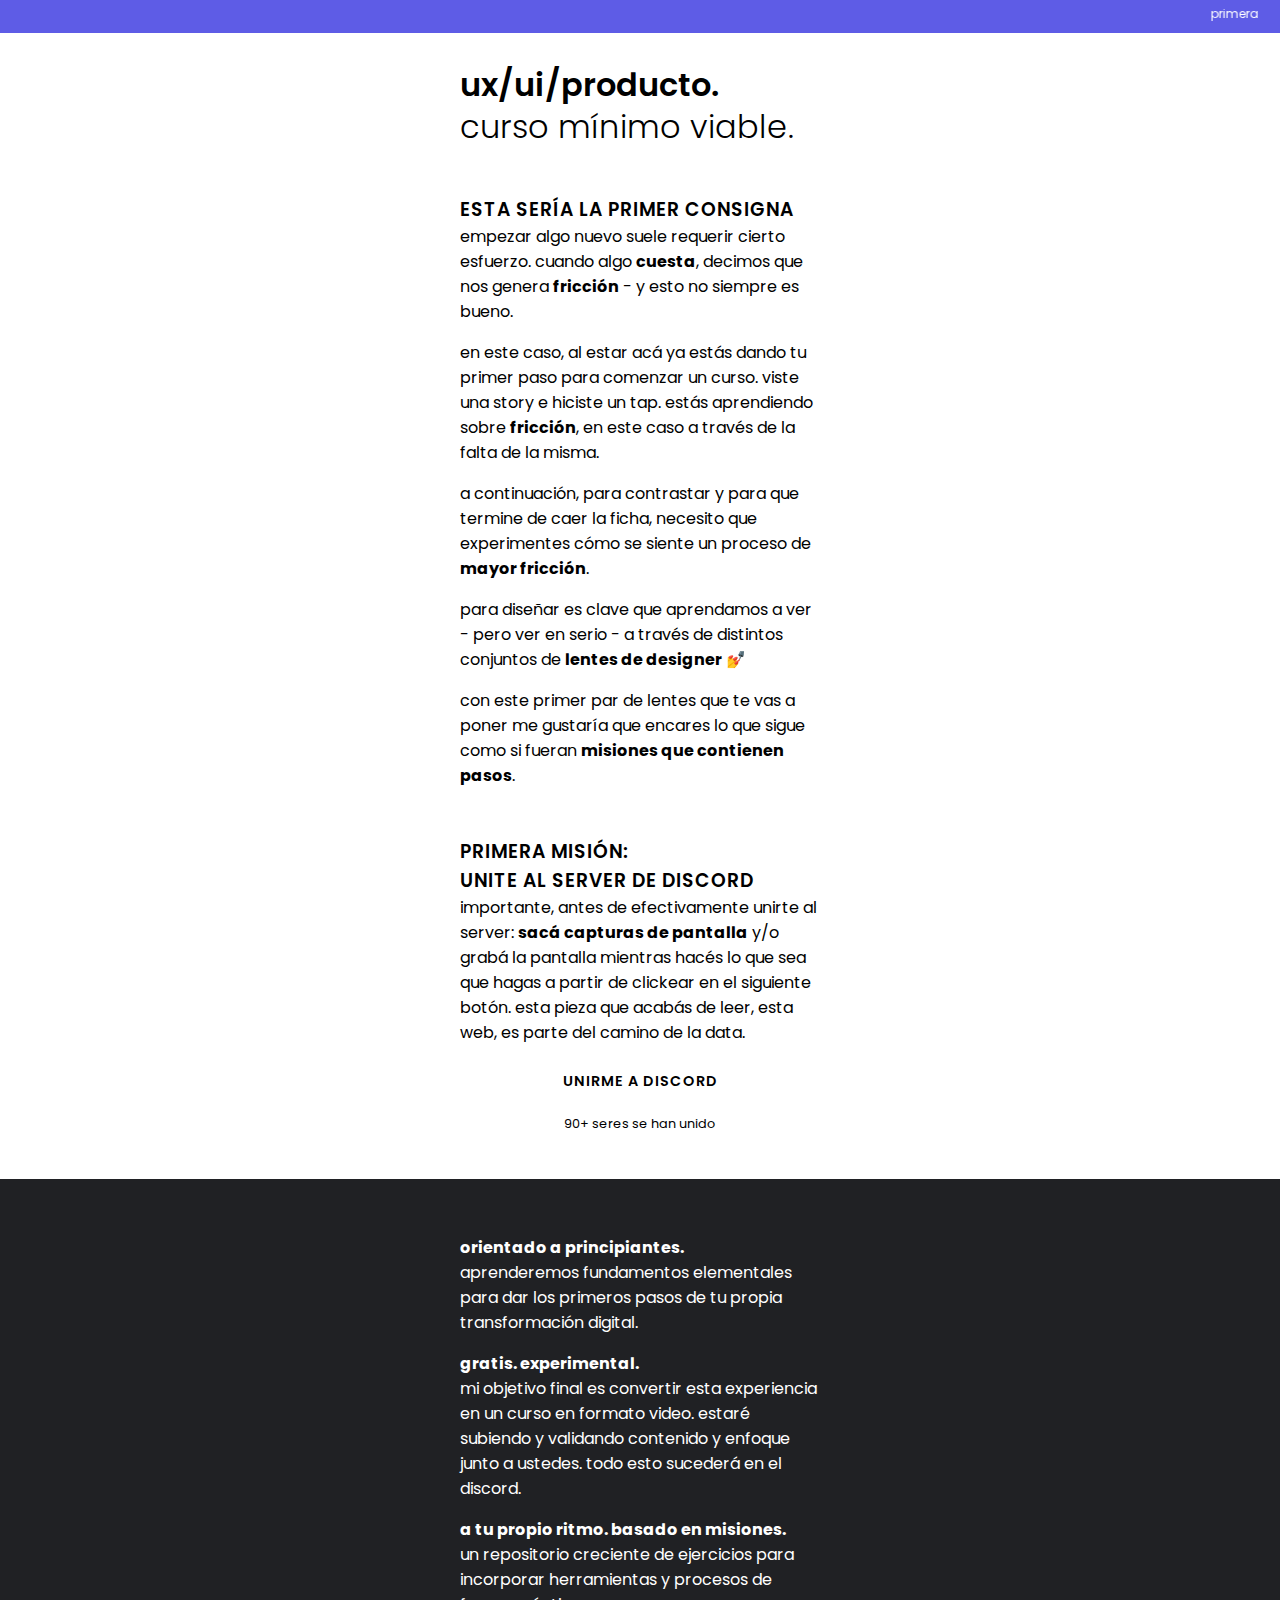
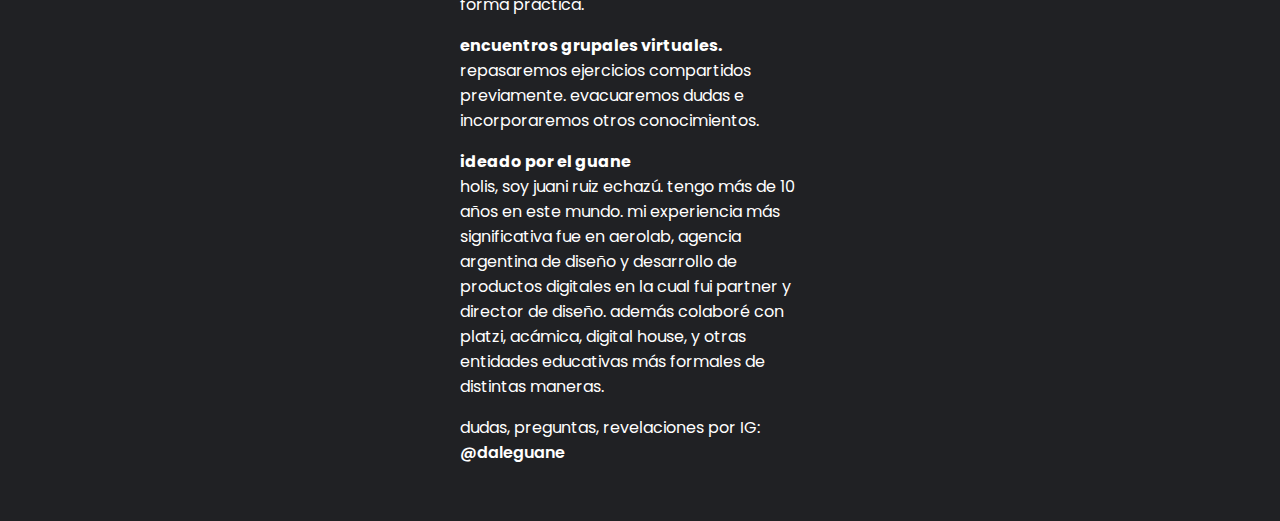
==== curso/index.html @ 37b7142a "curso" ====
<!DOCTYPE html>
<html lang="en">
<head>
  <meta charset="UTF-8">
  <!-- Global site tag (gtag.js) - Google Analytics -->
  <script async src="https://www.googletagmanager.com/gtag/js?id=UA-167257848-1"></script>
  <script>
    window.dataLayer = window.dataLayer || [];
    function gtag(){dataLayer.push(arguments);}
    gtag('js', new Date());

    gtag('config', 'UA-167257848-1');
  </script>
  <!-- Google Tag Manager -->
<script>(function(w,d,s,l,i){w[l]=w[l]||[];w[l].push({'gtm.start':
new Date().getTime(),event:'gtm.js'});var f=d.getElementsByTagName(s)[0],
j=d.createElement(s),dl=l!='dataLayer'?'&l='+l:'';j.async=true;j.src=
'https://www.googletagmanager.com/gtm.js?id='+i+dl;f.parentNode.insertBefore(j,f);
})(window,document,'script','dataLayer','GTM-WB2TJGL');</script>
<!-- End Google Tag Manager -->
  <meta name="viewport" content="width=device-width, initial-scale=1.0, maximum-scale=1, user-scalable=0"/>
  <meta http-equiv="X-UA-Compatible" content="ie=edge">
  <link rel="preconnect" href="https://fonts.gstatic.com">
  <link href="https://fonts.googleapis.com/css2?family=Poppins:ital,wght@0,300;0,400;0,600;1,300&display=swap" rel="stylesheet">

  <meta name="description" content="conectando seres">

  <meta property="og:title" content="comunal - hay otra manera">
  <meta property="og:description" content="conectando seres">
  <meta property="og:image" content="http://comunal.ar/meta-social.jpg">
  <meta property="og:url" content="http://comunal.ar">
  <!--meta name="twitter:card" content="summary_large_image"-->

  <meta property="og:site_name" content="comunal">
  <meta name="twitter:image:alt" content="conectando seres">
  <title>comunal</title>

  <link rel="stylesheet" href="static/styles.css">
  <!-- Facebook Pixel Code -->
<script>
  !function(f,b,e,v,n,t,s)
  {if(f.fbq)return;n=f.fbq=function(){n.callMethod?
  n.callMethod.apply(n,arguments):n.queue.push(arguments)};
  if(!f._fbq)f._fbq=n;n.push=n;n.loaded=!0;n.version='2.0';
  n.queue=[];t=b.createElement(e);t.async=!0;
  t.src=v;s=b.getElementsByTagName(e)[0];
  s.parentNode.insertBefore(t,s)}(window, document,'script',
  'https://connect.facebook.net/en_US/fbevents.js');
  fbq('init', '450697342908556');
  fbq('track', 'PageView');
  fbq('trackCustom', 'ShareDiscount');
</script>
<noscript><img height="1" width="1" style="display:none"
  src="https://www.facebook.com/tr?id=450697342908556&ev=PageView&noscript=1"
/></noscript>
<!-- End Facebook Pixel Code -->
</head>
<body>
<!-- Google Tag Manager (noscript) -->
<noscript><iframe src="https://www.googletagmanager.com/ns.html?id=GTM-T26VBC6"
height="0" width="0" style="display:none;visibility:hidden"></iframe></noscript>
<!-- End Google Tag Manager (noscript) -->

<div class="notice">
  <div class="container">
    <marquee>primera clase en vivo: hoy 19hs, horario argentina (gmt-3). se transmite por discord - unite más abajo. </marquee>
  </div>
</div>

<div class="wrap">
  <div class="container">
    <h1 id="page-title"><span>ux/ui/producto.</span> curso mínimo viable.</h1>
  </div>

  <div class="card white">
    <div class="block">
      <h3>esta sería la primer consigna</h3>
      <p>empezar algo nuevo suele requerir cierto esfuerzo. cuando algo <strong>cuesta</strong>, decimos que nos genera <strong>fricción</strong> - y esto no siempre es bueno.</p>
      <p>en este caso, al estar acá ya estás dando tu primer paso para comenzar un curso. viste una story e hiciste un tap. estás aprendiendo sobre <strong>fricción</strong>, en este caso a través de la falta de la misma.</p>
      <p>a continuación, para contrastar y para que termine de caer la ficha, necesito que experimentes cómo se siente un proceso de <strong>mayor fricción</strong>.</p>
      <p>para diseñar es clave que aprendamos a ver - pero ver en serio - a través de distintos conjuntos de <strong>lentes de designer</strong> 💅</p>
      <p>con este primer par de lentes que te vas a poner me gustaría que encares lo que sigue como si fueran <strong>misiones que contienen pasos</strong>.</p>
    </div>
    
    <div class="block">
      <h3>primera misión:<br>unite al server de discord</h3>
      <p>importante, antes de efectivamente unirte al server: <strong>sacá capturas de pantalla</strong> y/o grabá la pantalla mientras hacés lo que sea que hagas a partir de clickear en el siguiente botón. esta pieza que acabás de leer, esta web, es parte del camino de la data.</p>
      <a href="https://discord.gg/GzWMNKcA" target="_blank" class="outbound btn-primary" id="Join_discord">unirme a discord</a>
      <a class="small">90+ seres se han unido</a>
    </div>
  </div>
</div>

<div class="wrap black">
  <div class="container">
    <p><strong>orientado a principiantes.</strong><br> aprenderemos fundamentos elementales para dar los primeros pasos de tu propia transformación digital.</p>

    <p><strong>gratis. experimental.</strong><br> mi objetivo final es convertir esta experiencia en un curso en formato video. estaré subiendo y validando contenido y enfoque junto a ustedes. todo esto sucederá en el discord.</p>

    <p><strong>a tu propio ritmo. basado en misiones.</strong><br> un repositorio creciente de ejercicios para incorporar herramientas y procesos de forma práctica. </p>

    <p><strong>encuentros grupales virtuales.</strong> <br>repasaremos ejercicios compartidos previamente. evacuaremos dudas e incorporaremos otros conocimientos.</p>

    <p><strong>ideado por el guane</strong><br> holis, soy juani ruiz echazú. tengo más de 10 años en este mundo. mi experiencia más significativa fue en aerolab, agencia argentina de diseño y desarrollo de productos digitales en la cual fui partner y director de diseño. además colaboré con platzi, acámica, digital house, y otras entidades educativas más formales de distintas maneras.</p>

    <p>dudas, preguntas, revelaciones por IG: <br> <a href="http://instagram.com/daleguane" class="outbound" id="IG_link" target='_blank'>@daleguane</a></strong></p>
  </div>


</div>

<script type="text/javascript">
function togglePanel(e) {
  var element = document.getElementById("panel");
  var song = e.getAttribute("data-track");
  // alert(song);
  element.classList.toggle("visible");
  element.classList.toggle(song);
}
function closePanel() {
  document.getElementById("panel").removeAttribute('class');
}
document.onkeydown = function(evt) {
    evt = evt || window.event;
    if (evt.keyCode == 27) {
        document.getElementById("panel").removeAttribute('class');
    }
};
</script>

</body>
</html>
---- curso/static/styles.css ----
html, body {
  font-family: 'Poppins', sans-serif;
  margin: 0;
  background: #fff;
  color: #000;
  font-size: 16px;
}

.notice {
  background: #5E5CE6;
  color: #fff;
  text-align: center;
  position: fixed;
  top: 0;
  left: 0;
  width: 100%;
  font-size: 12px;
  padding: 5px 0;
  z-index: 9999;
}

.wrap {
  margin: 0 auto;
  width: 100%;
  max-width: 400px;
}
.wrap.black {
  background: #202124;
  color: #fff;
  max-width: 100%;
  margin-top: 40px;
}
.wrap.black .container {
  max-width: 360px;
  margin: 0 auto;
  padding: 40px 20px;
}
.wrap.black a {
  color: #fff;
}

#page-title {
  font-weight: 300;
  line-height: 1.3em;
  margin-top: 2em;
}

#page-title span {
  display: block;
  font-weight: 600;
}

.container {
  padding: 0 20px;
}

.card {
  border-radius: 10px;
  border: 1px solid #fff;
  margin: 2em 0;
}
.card.white {
  border: none;
  background: #fff;
  color: #000;
  margin-bottom: 0;
}
.card .block {
  padding: 16px 20px;
  position: relative;
}
.card .block:not(:first-child) {
  border-top: 1px solid #fff;
}
.card .block:last-child {
  padding-bottom: 0;
}

.card h3 {
  margin: 0;
  text-transform: uppercase;
  font-weight: 600;
  letter-spacing: 1px;
  padding: 0;
}
.card h3 span {
  font-size: .75em;
  position: relative;
  top: -5px;
}
.card.new h3:after {
  content: "nuevo";
  display: inline;
  background: #ff0000;
  font-size: .5em;
  padding: 1px 5px;
  border-radius: 3px;
  position: relative;
  top: -7px;
  margin-left: 5px;
}
.card.white.new h3:after {
  color: #fff;
}
.card h4 {
  margin: 0;
  font-weight: 600;
}
span.hidden {
  display: none;
}
.logo-cc0 {
  position: absolute;
  top: 0;
  right: 0;
}
.logo-cc0 img {
  width: 64px;
}
.card p {
  padding-top: 0;
  margin-top: 0;
}
a {
  color: #000;
  text-decoration: none;
  font-weight: 600;
}
a.small {
  color: #fff;
  display: block;
  padding: 5px 0;
  font-weight: 400;
  line-height: 1.5em;
  text-decoration: none;
  font-size: .8em;
  text-align: center;
  cursor: pointer;
  text-decoration: none !important;
}
a:hover {
  text-decoration: underline;
}
.white a.small {
  color: #000;
}

.btn-primary {
  background: #fff;
  color: #000;
  text-decoration: none;
  display: block;
  border-radius: 3px;
  padding: 10px 20px;
  text-align: center;
  text-transform: uppercase;
  font-weight: 600;
  font-size: .9em;
  letter-spacing: 1px;
  margin-bottom: .5em;
}
.btn-primary.btn-spotify {
  background: #1db954;
  color: #fff;
}

.btn-primary.btn-youtube {
  background: #5E5CE6;
  color: #fff;
}

.btn-secondary {
  background: #000;
  color: #fff;
  border: 2px solid #fff;
  box-sizing: border-box;
  text-decoration: none;
  display: block;
  border-radius: 3px;
  padding: 10px 20px;
  text-align: center;
  text-transform: uppercase;
  font-weight: 600;
  font-size: .9em;
  letter-spacing: 1px;
  margin-bottom: .5em;
}
.btn-secondary.btn-spotify {
  background: #000;
  color: #fff;
  border-color: #1db954;
}
.btn-secondary.btn-youtube {
  background: #000;
  color: #fff;
  border-color: #ff0000;
}
.card.white .btn-secondary {
  border-color: #5E5CE6;
  background: #fff;
  color: #5E5CE6;
}
.card.white .btn-secondary.not {
  border-color: #858E8F;
  background: #fff;
  color: #858E8F;
}

#panel {
  position: fixed;
  top: 0;
  left: 0;
  right: 0;
  bottom: 0;
  display: none;
}

#panel.visible {
  display: block;
}

#panel .bg {
  position: absolute;
  top: 0;
  left: 0;
  right: 0;
  bottom: 0;
  background: rgba(0,0,0,.6);
}

#panel .container {
  width: 100%;
  max-width: 420px;
  padding: 0;
  background: #fff;
  color: #000;
  border-radius: 10px;
  text-align: center;
  position: absolute;
  top: 50%;
  left: 50%;
  transform: translateX(-50%) translateY(-50%);
  box-shadow: 0px 0px 10px #000;
  display: none;
}
#panel.visible.track-01 .container.track-01,
#panel.visible.track-02 .container.track-02,
#panel.visible.track-03 .container.track-03 {
  display: block;
}
#panel h2 {
  font-weight: 400;
  font-size: 1em;
}
#panel ul {
  padding: 0;
  border-top: 1px solid #000;
  margin-bottom: 0;
}
#panel ul li {
  list-style: none;
  padding: 0;
  border-bottom: 1px solid #000;
}
#panel a {
  color: #000;
  display: block;
  padding: 12px 0;
}
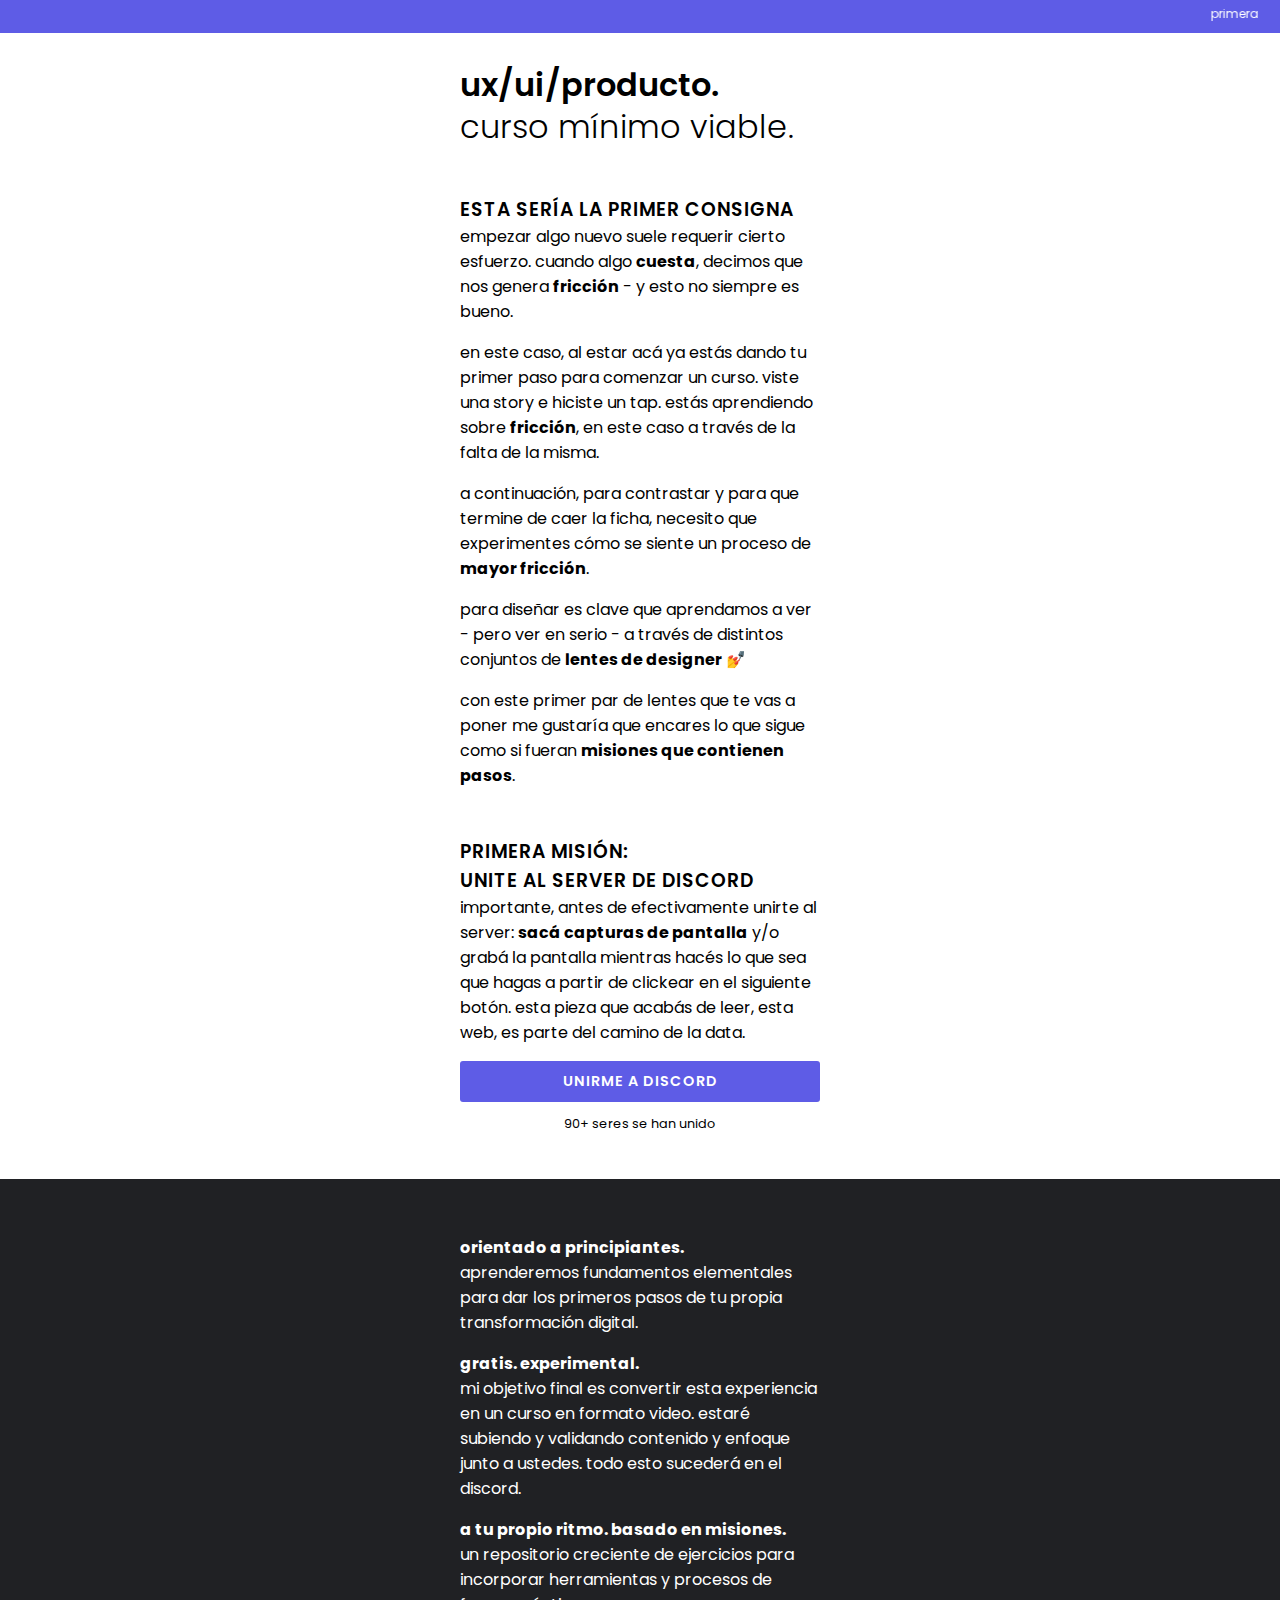
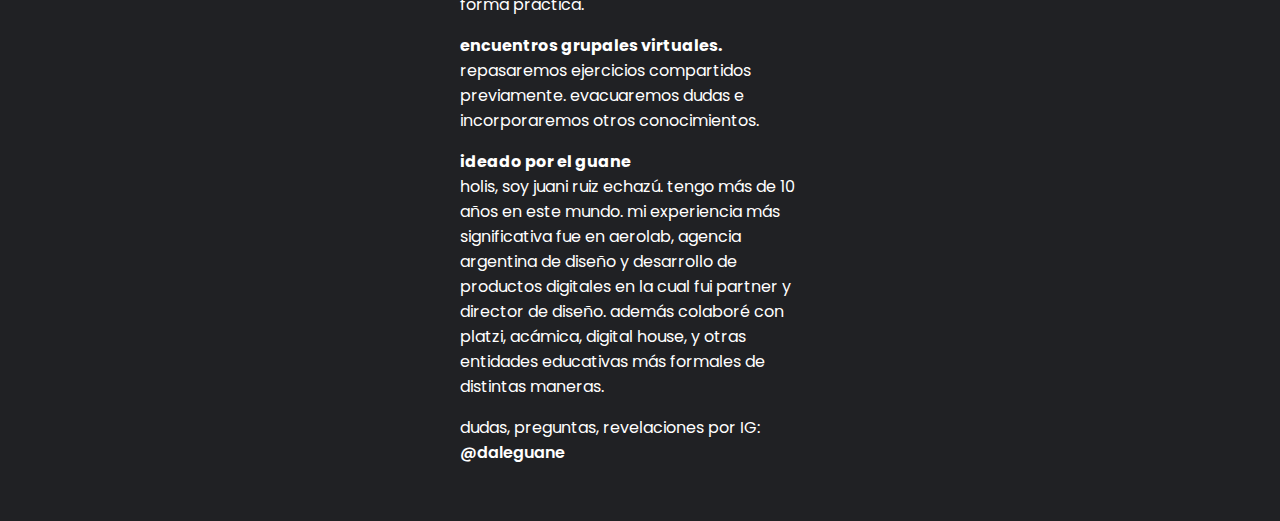
==== commit 3bb22593: "meta" ====
--- a/curso/index.html
+++ b/curso/index.html
@@ -25,15 +25,15 @@
 
   <meta name="description" content="conectando seres">
 
-  <meta property="og:title" content="comunal - hay otra manera">
-  <meta property="og:description" content="conectando seres">
-  <meta property="og:image" content="http://comunal.ar/meta-social.jpg">
-  <meta property="og:url" content="http://comunal.ar">
+  <meta property="og:title" content="curso mínimo viable de ux/ui/producto">
+  <meta property="og:description" content="orientado a principiantes">
+  <meta property="og:image" content="http://guane.co/meta-social.jpg">
+  <meta property="og:url" content="http://guane.co">
   <!--meta name="twitter:card" content="summary_large_image"-->
 
-  <meta property="og:site_name" content="comunal">
-  <meta name="twitter:image:alt" content="conectando seres">
-  <title>comunal</title>
+  <meta property="og:site_name" content="curso mínimo viable de ux/ui/producto">
+  <meta name="twitter:image:alt" content="orientado a principiantes">
+  <title>curso mínimo viable</title>
 
   <link rel="stylesheet" href="static/styles.css">
   <!-- Facebook Pixel Code -->
--- a/curso/static/styles.css
+++ b/curso/static/styles.css
@@ -164,7 +164,7 @@
   color: #fff;
 }
 
-.btn-primary.btn-youtube {
+.btn-primary {
   background: #5E5CE6;
   color: #fff;
 }
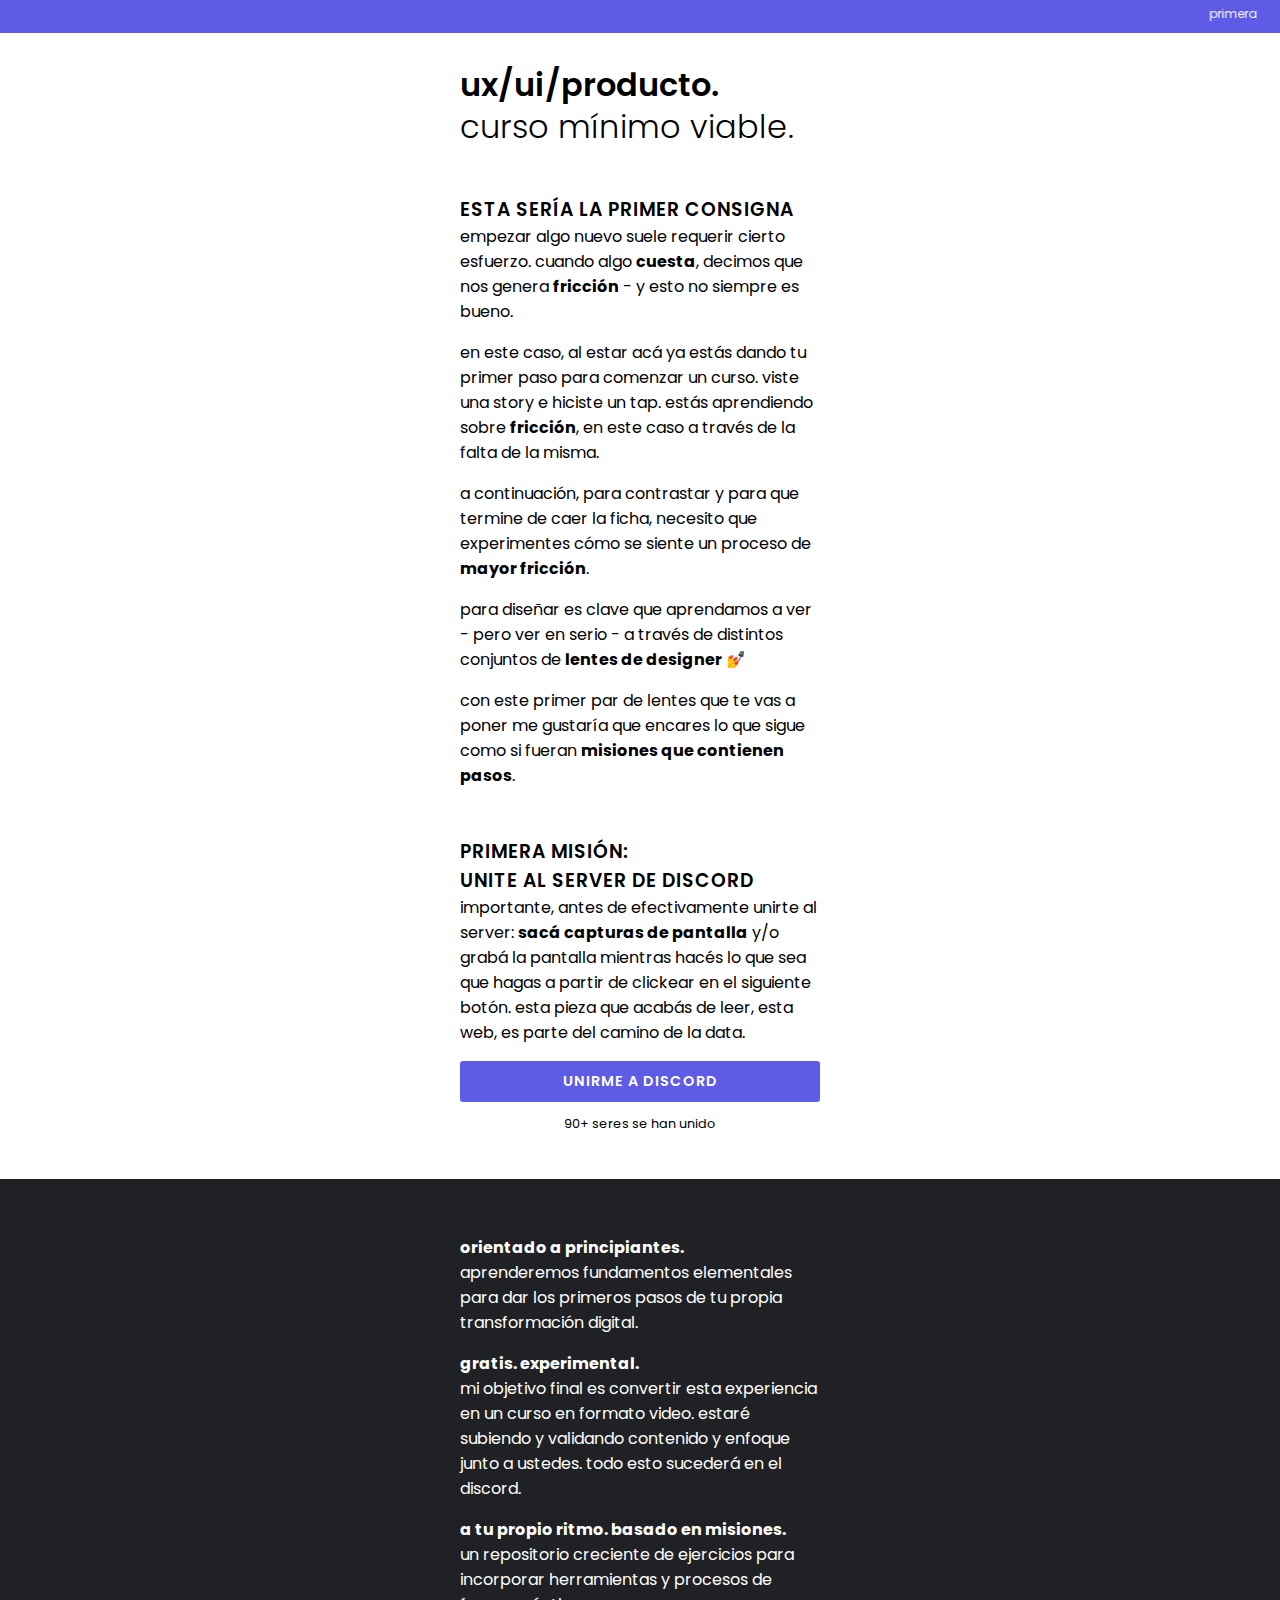
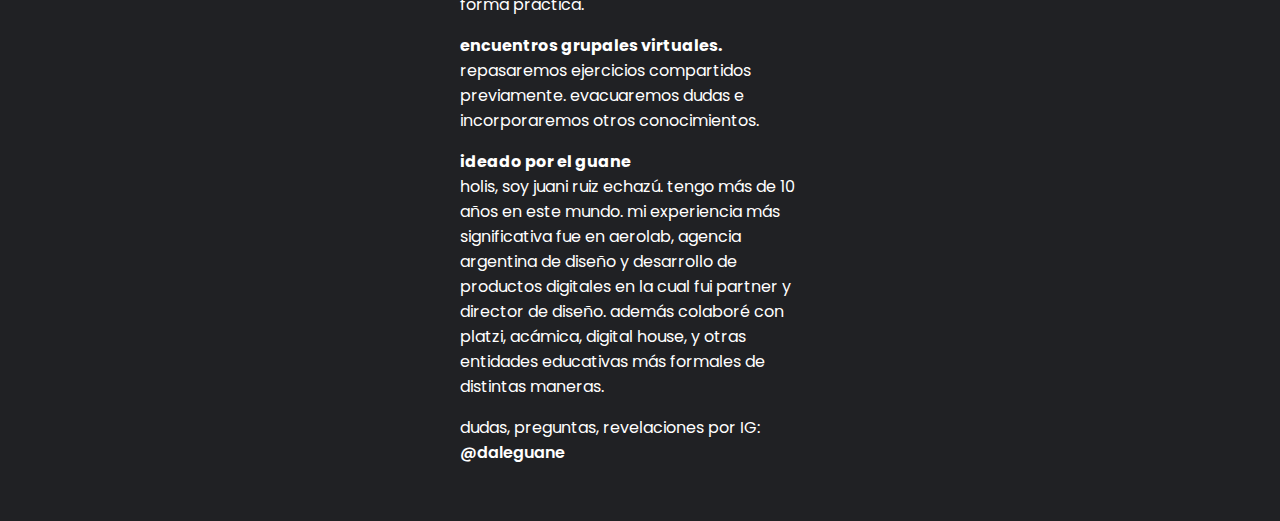
==== commit 490eb1d7: "styles" ====
--- a/curso/index.html
+++ b/curso/index.html
@@ -85,7 +85,7 @@
     <div class="block">
       <h3>primera misión:<br>unite al server de discord</h3>
       <p>importante, antes de efectivamente unirte al server: <strong>sacá capturas de pantalla</strong> y/o grabá la pantalla mientras hacés lo que sea que hagas a partir de clickear en el siguiente botón. esta pieza que acabás de leer, esta web, es parte del camino de la data.</p>
-      <a href="https://discord.gg/GzWMNKcA" target="_blank" class="outbound btn-primary" id="Join_discord">unirme a discord</a>
+      <a href="https://discord.gg/GzWMNKcA" target="_blank" class="outbound btn-primary btn-youtube" id="Join_discord">unirme a discord</a>
       <a class="small">90+ seres se han unido</a>
     </div>
   </div>
--- a/curso/static/styles.css
+++ b/curso/static/styles.css
@@ -164,7 +164,7 @@
   color: #fff;
 }
 
-.btn-primary {
+.btn-primary.btn-youtube {
   background: #5E5CE6;
   color: #fff;
 }
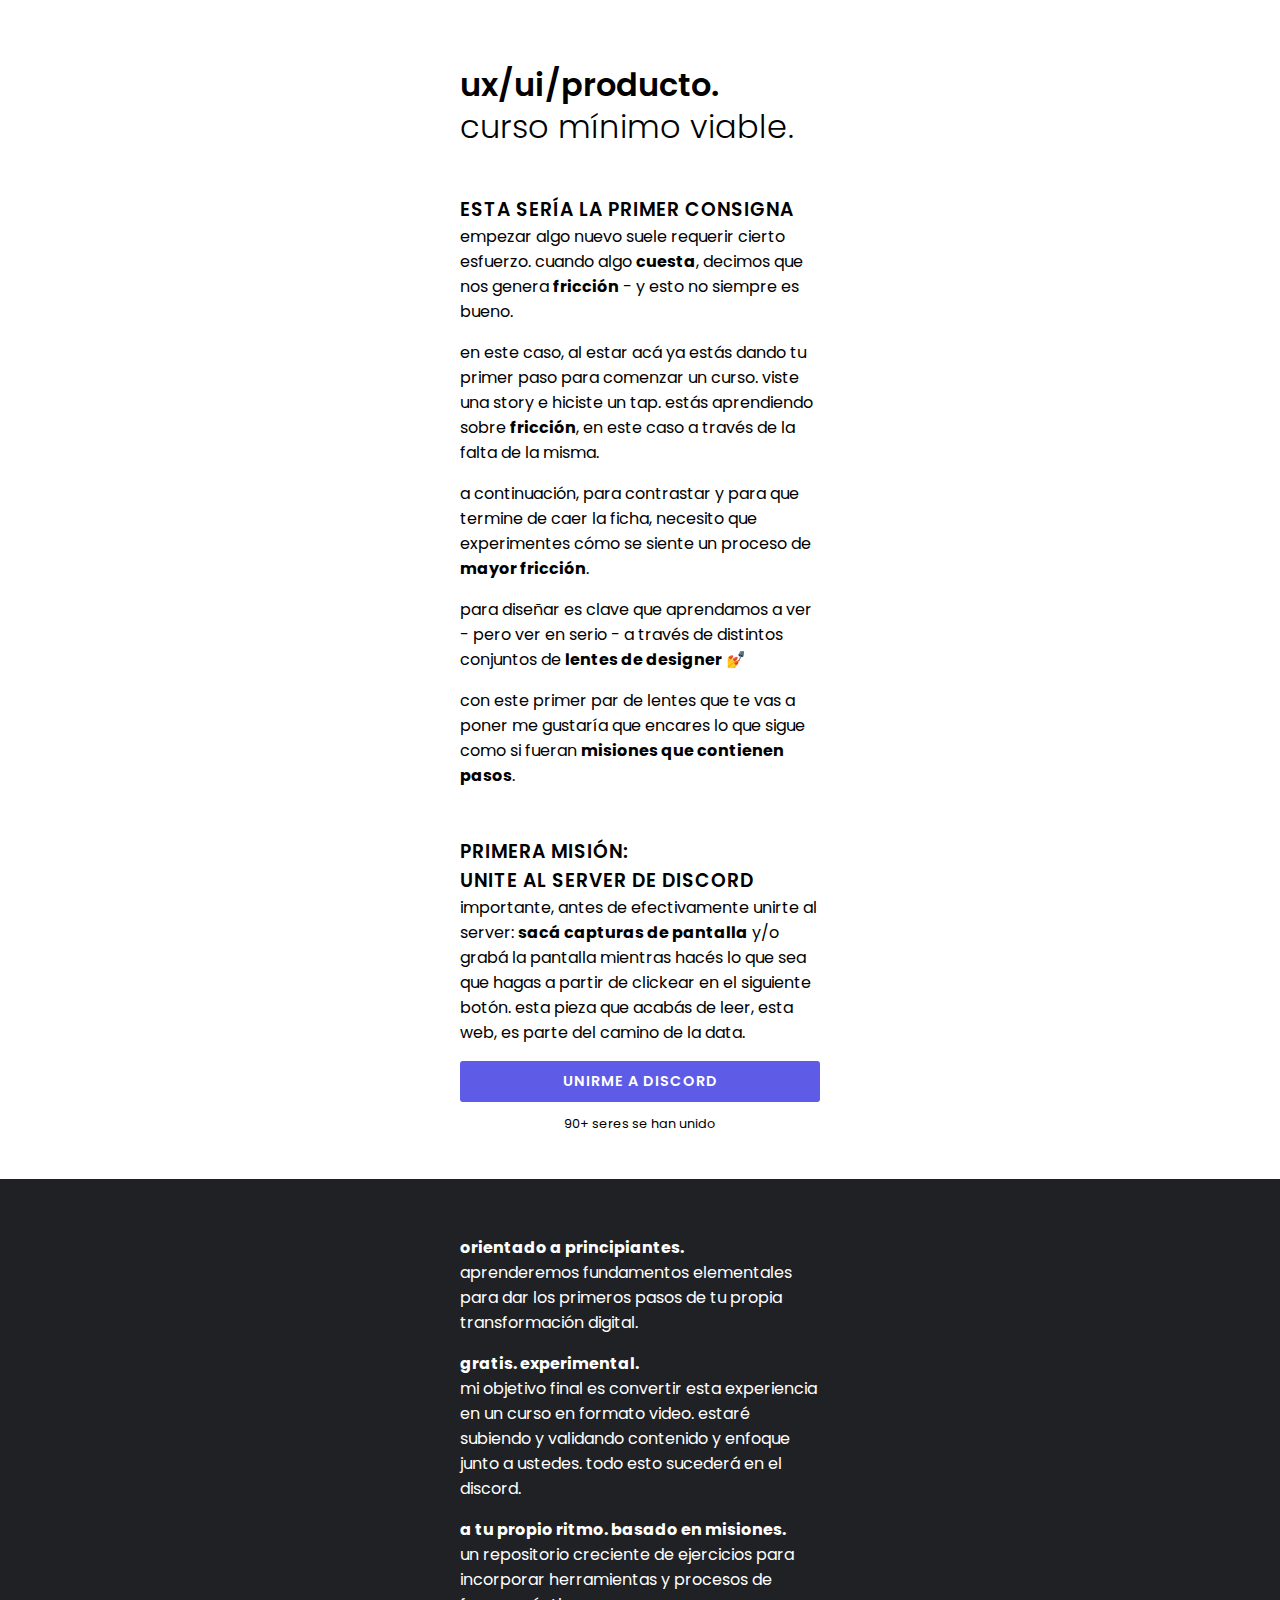
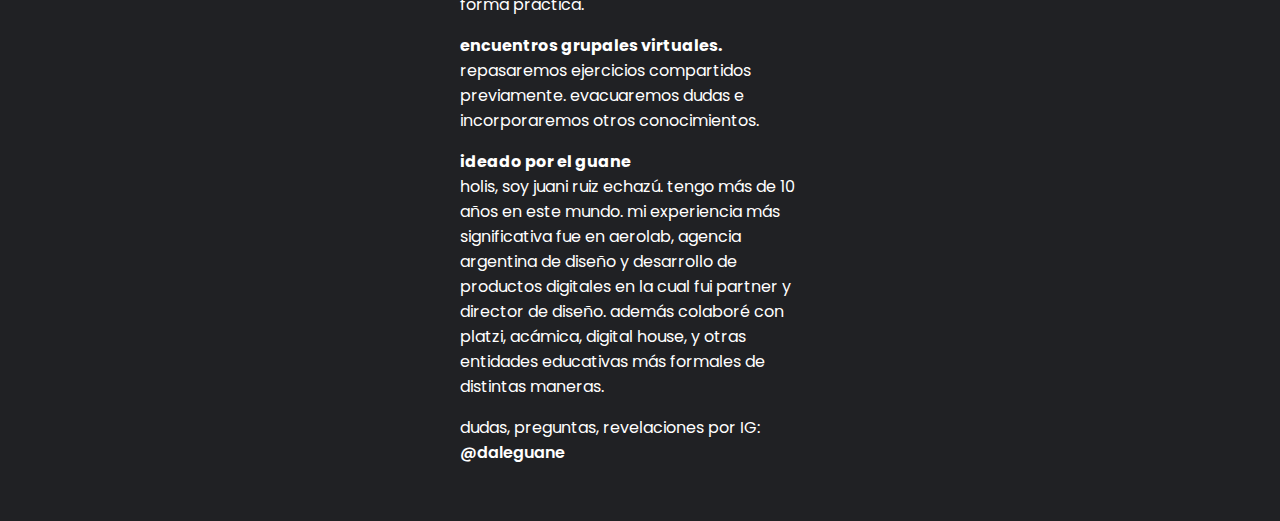
==== commit 1b4e3277: "perpetual discord" ====
--- a/curso/index.html
+++ b/curso/index.html
@@ -61,12 +61,6 @@
 height="0" width="0" style="display:none;visibility:hidden"></iframe></noscript>
 <!-- End Google Tag Manager (noscript) -->
 
-<div class="notice">
-  <div class="container">
-    <marquee>primera clase en vivo: hoy 19hs, horario argentina (gmt-3). se transmite por discord - unite más abajo. </marquee>
-  </div>
-</div>
-
 <div class="wrap">
   <div class="container">
     <h1 id="page-title"><span>ux/ui/producto.</span> curso mínimo viable.</h1>
@@ -85,7 +79,7 @@
     <div class="block">
       <h3>primera misión:<br>unite al server de discord</h3>
       <p>importante, antes de efectivamente unirte al server: <strong>sacá capturas de pantalla</strong> y/o grabá la pantalla mientras hacés lo que sea que hagas a partir de clickear en el siguiente botón. esta pieza que acabás de leer, esta web, es parte del camino de la data.</p>
-      <a href="https://discord.gg/GzWMNKcA" target="_blank" class="outbound btn-primary btn-youtube" id="Join_discord">unirme a discord</a>
+      <a href="https://discord.gg/PCbeYr7s74" target="_blank" class="outbound btn-primary btn-youtube" id="Join_discord">unirme a discord</a>
       <a class="small">90+ seres se han unido</a>
     </div>
   </div>
